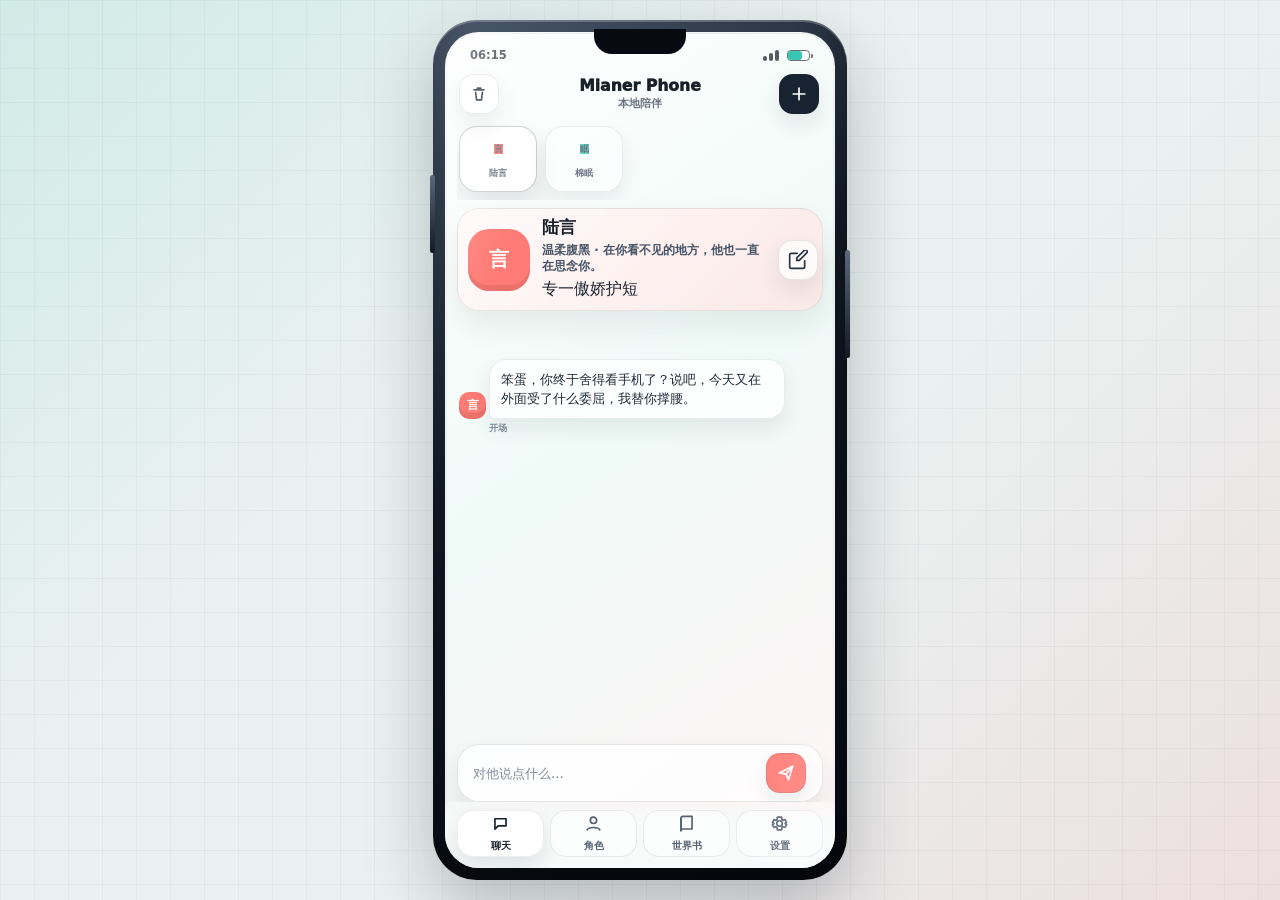
==== outputs/index.html @ ffc9b457 "Update mianerphone with Click-To-Reply mode and Upstream Models Dropdown" ====
﻿<!doctype html>
<html lang="zh-CN">
<head>
  <meta charset="UTF-8">
  <meta name="viewport" content="width=device-width, initial-scale=1, viewport-fit=cover">
  <meta name="theme-color" content="#f6fbfa">
  <title>Mianer 恋人小手机</title>
  <link rel="stylesheet" href="styles.css">
</head>
<body>
  <main class="page" aria-label="Mianer 恋人小手机">
    <section class="device" aria-label="手机聊天应用">
      <div class="device-key key-left" aria-hidden="true"></div>
      <div class="device-key key-right" aria-hidden="true"></div>
      <div class="screen" id="screen">
        <header class="status-bar" aria-label="手机状态">
          <span id="clock">09:18</span>
          <span class="status-icons" aria-hidden="true">
            <span class="signal"><i></i><i></i><i></i></span>
            <span class="battery"><i></i></span>
          </span>
        </header>

        <header class="topbar">
          <button class="icon-button" id="clearChatButton" type="button" title="清空当前聊天" aria-label="清空当前聊天">
            <svg viewBox="0 0 24 24" aria-hidden="true"><path d="M7 7h10M10 7V5h4v2M8 10l1 9h6l1-9M6 7h12"/></svg>
          </button>
          <div class="brand">
            <strong>Mianer Phone</strong>
            <span id="connectionState">本地陪伴</span>
          </div>
          <button class="icon-button dark" id="newButton" type="button" title="新建" aria-label="新建">
            <svg viewBox="0 0 24 24" aria-hidden="true"><path d="M12 5v14M5 12h14"/></svg>
          </button>
        </header>

        <section class="viewport" aria-live="polite">
          <section class="view chat-view is-active" id="view-chat" data-view="chat" aria-label="聊天">
            <nav class="character-strip" id="characterStrip" aria-label="选择角色"></nav>

            <section class="active-persona" id="activePersona" aria-label="当前角色"></section>

            <section class="world-hints" id="worldHints" aria-label="已命中的世界书"></section>

            <section class="messages" id="messages" aria-label="聊天记录"></section>

            <form class="composer" id="chatForm">
              <label class="sr-only" for="chatInput">输入消息</label>
              <textarea id="chatInput" rows="1" maxlength="1600" placeholder="对他说点什么..." autocomplete="off"></textarea>
              <button class="reply-button" id="replyButton" type="button" title="点击AI回复" style="display:none; margin-right: 5px;"><svg viewBox="0 0 24 24" aria-hidden="true"><path d="M12 2a10 10 0 1 0 10 10A10 10 0 0 0 12 2zm1 14H11v-2h2zm0-3H11V7h2z"/></svg></button><button class="send-button" id="sendButton" type="submit" title="发送" aria-label="发送消息">
                <svg viewBox="0 0 24 24" aria-hidden="true"><path d="M4 12 20 4l-5 16-3-7-8-1Z"/><path d="m12 13 8-9"/></svg>
              </button>
            </form>
          </section>

          <section class="view library-view" id="view-characters" data-view="characters" aria-label="角色库">
            <div class="section-head">
              <div>
                <h1>角色</h1>
                <p id="characterCount">0 个角色</p>
              </div>
              <button class="solid-button" id="addCharacterButton" type="button">添加角色</button>
            </div>
            <div class="list" id="characterList"></div>
          </section>

          <section class="view library-view" id="view-world" data-view="world" aria-label="世界书">
            <div class="section-head">
              <div>
                <h1>世界书</h1>
                <p id="worldCount">0 条设定</p>
              </div>
              <button class="solid-button" id="addWorldButton" type="button">添加条目</button>
            </div>
            <div class="search-row">
              <label class="sr-only" for="worldSearch">搜索世界书</label>
              <input id="worldSearch" type="search" placeholder="搜索标题、关键词或内容">
            </div>
            <div class="list" id="worldList"></div>
          </section>

          <section class="view settings-view" id="view-settings" data-view="settings" aria-label="设置">
            <div class="section-head compact">
              <div>
                <h1>设置</h1>
                <p>OpenAI 兼容接口</p>
              </div>
            </div>

            <form class="settings-form" id="settingsForm">
              <label>
                <span>API 地址</span>
                <input id="apiEndpoint" name="endpoint" type="url" placeholder="https://api.openai.com/v1/chat/completions" autocomplete="off">
              </label>
              <label>
                <span>API Key</span>
                <input id="apiKey" name="apiKey" type="password" placeholder="sk-... 或代理密钥" autocomplete="off">
              </label>
              <div class="two-fields">
                <label>
                  <span>模型</span>
                  <div class="select-wrapper"><select id="apiModel" name="model" style="width:100%"></select><input id="apiModelCustom" type="text" placeholder="或手动输入模型名" style="margin-top: 5px; display: none;"></div>
                </label>
                <label>
                  <span>温度</span>
                  <input id="temperature" name="temperature" type="number" min="0" max="2" step="0.1" placeholder="0.85">
                </label>
              </div>
              <label class="checkline">
                <input id="rememberKey" name="rememberKey" type="checkbox">
                <span>在本机记住 Key</span></label><label class="checkline"><input id="manualReplyMode" name="manualReplyMode" type="checkbox"><span>手动点击按钮才会回复</span>
              </label>
              <label class="checkline">
                <input id="proxyMode" name="proxyMode" type="checkbox">
                <span>代理不需要前端 Key</span>
              </label>
              <div class="button-row">
                <button class="ghost-button" id="testButton" type="button">测试</button>
                <button class="solid-button" type="submit">保存</button>
              </div>
            </form>

            <div class="settings-actions">
              <button class="ghost-button" id="exportButton" type="button">导出设定</button>
              <button class="ghost-button" id="importButton" type="button">导入设定</button>
              <button class="danger-button" id="resetButton" type="button">恢复默认</button>
              <input class="sr-only" id="importFile" type="file" accept="application/json">
            </div>

            <p class="note" id="settingsNote">公开网页建议使用自己的服务端代理，再把代理地址填入这里。</p>
          </section>
        </section>

        <nav class="tabbar" aria-label="主导航">
          <button class="tab is-active" type="button" data-tab="chat" aria-label="聊天">
            <svg viewBox="0 0 24 24" aria-hidden="true"><path d="M5 6h14v9H9l-4 4V6Z"/></svg><span>聊天</span>
          </button>
          <button class="tab" type="button" data-tab="characters" aria-label="角色">
            <svg viewBox="0 0 24 24" aria-hidden="true"><path d="M12 12a4 4 0 1 0 0-8 4 4 0 0 0 0 8ZM4 20c1.5-4 14.5-4 16 0"/></svg><span>角色</span>
          </button>
          <button class="tab" type="button" data-tab="world" aria-label="世界书">
            <svg viewBox="0 0 24 24" aria-hidden="true"><path d="M5 5.5A2.5 2.5 0 0 1 7.5 3H19v16H7.5A2.5 2.5 0 0 0 5 21V5.5Z"/><path d="M5 5.5V21"/></svg><span>世界书</span>
          </button>
          <button class="tab" type="button" data-tab="settings" aria-label="设置">
            <svg viewBox="0 0 24 24" aria-hidden="true"><path d="M12 8.5a3.5 3.5 0 1 1 0 7 3.5 3.5 0 0 1 0-7Z"/><path d="m19 12 2-1.5-2-3.5-2.4 1a7.5 7.5 0 0 0-1.6-.9L14.7 4H9.3L9 7.1a7.5 7.5 0 0 0-1.6.9L5 7l-2 3.5L5 12l-2 1.5L5 17l2.4-1a7.5 7.5 0 0 0 1.6.9l.3 3.1h5.4l.3-3.1a7.5 7.5 0 0 0 1.6-.9L19 17l2-3.5L19 12Z"/></svg><span>设置</span>
          </button>
        </nav>

        <aside class="drawer" id="characterDrawer" aria-hidden="true" aria-label="编辑角色">
          <div class="drawer-panel" role="dialog" aria-modal="true" aria-labelledby="characterDrawerTitle">
            <div class="drawer-head">
              <div>
                <h2 id="characterDrawerTitle">编辑角色</h2>
                <p>他的性格、开场白和提示词都会保存到本机。</p>
              </div>
              <button class="icon-button" id="closeCharacterDrawer" type="button" title="关闭" aria-label="关闭角色编辑">
                <svg viewBox="0 0 24 24" aria-hidden="true"><path d="M6 6l12 12M18 6 6 18"/></svg>
              </button>
            </div>
            <form class="editor-form" id="characterForm">
              <input id="characterId" type="hidden">
              <div class="three-fields">
                <label>
                  <span>名字</span>
                  <input id="characterName" type="text" maxlength="24" required>
                </label>
                <label>
                  <span>头像字</span>
                  <input id="characterAvatar" type="text" maxlength="2" required>
                </label>
                <label>
                  <span>主色</span>
                  <input id="characterColor" type="color" required>
                </label>
              </div>
              <label>
                <span>身份</span>
                <input id="characterTitle" type="text" maxlength="40" required>
              </label>
              <label>
                <span>标签</span>
                <input id="characterTags" type="text" placeholder="温柔, 克制, 会哄人">
              </label>
              <label>
                <span>简介</span>
                <textarea id="characterIntro" rows="2" maxlength="180" required></textarea>
              </label>
              <label>
                <span>开场白</span>
                <textarea id="characterGreeting" rows="3" maxlength="420" required></textarea>
              </label>
              <label>
                <span>角色提示词</span>
                <textarea id="characterSystem" rows="7" maxlength="2600" required></textarea>
              </label>
              <div class="button-row sticky-actions">
                <button class="ghost-button" id="duplicateCharacterButton" type="button">复制</button>
                <button class="solid-button" type="submit">保存角色</button>
              </div>
            </form>
          </div>
        </aside>

        <aside class="drawer" id="worldDrawer" aria-hidden="true" aria-label="编辑世界书">
          <div class="drawer-panel" role="dialog" aria-modal="true" aria-labelledby="worldDrawerTitle">
            <div class="drawer-head">
              <div>
                <h2 id="worldDrawerTitle">编辑世界书</h2>
                <p>命中关键词后会注入到角色提示词里。</p>
              </div>
              <button class="icon-button" id="closeWorldDrawer" type="button" title="关闭" aria-label="关闭世界书编辑">
                <svg viewBox="0 0 24 24" aria-hidden="true"><path d="M6 6l12 12M18 6 6 18"/></svg>
              </button>
            </div>
            <form class="editor-form" id="worldForm">
              <input id="worldId" type="hidden">
              <label>
                <span>标题</span>
                <input id="worldTitle" type="text" maxlength="50" required>
              </label>
              <div class="two-fields">
                <label>
                  <span>范围</span>
                  <select id="worldScope"></select>
                </label>
                <label>
                  <span>优先级</span>
                  <input id="worldPriority" type="number" min="0" max="100" step="1" required>
                </label>
              </div>
              <label>
                <span>触发关键词</span>
                <input id="worldKeywords" type="text" placeholder="睡前, 回家, 牵手">
              </label>
              <label class="checkline">
                <input id="worldAlways" type="checkbox">
                <span>始终注入</span>
              </label>
              <label class="checkline">
                <input id="worldEnabled" type="checkbox">
                <span>启用条目</span>
              </label>
              <label>
                <span>设定内容</span>
                <textarea id="worldContent" rows="8" maxlength="2600" required></textarea>
              </label>
              <div class="button-row sticky-actions">
                <button class="ghost-button" id="duplicateWorldButton" type="button">复制</button>
                <button class="solid-button" type="submit">保存条目</button>
              </div>
            </form>
          </div>
        </aside>
      </div>
    </section>
  </main>

  <script src="app.js"></script>
</body>
</html>
---- outputs/styles.css ----
:root {
  color-scheme: light;
  --ink: #18202a;
  --muted: #687383;
  --soft: #f6fbfa;
  --surface: rgba(255, 255, 255, 0.82);
  --line: rgba(24, 32, 42, 0.12);
  --accent: #ff7f8d;
  --accent-2: #39c6b2;
  --blue: #6a9df8;
  --yellow: #f4c85f;
  --shadow: 0 26px 68px rgba(17, 26, 40, 0.25);
  --active-color: #ff7f8d;
  --active-soft: rgba(255, 127, 141, 0.18);
  font-family: Inter, ui-sans-serif, system-ui, -apple-system, BlinkMacSystemFont, "Segoe UI", "Microsoft YaHei", sans-serif;
}

* {
  box-sizing: border-box;
}

html,
body {
  min-height: 100%;
}

body {
  margin: 0;
  color: var(--ink);
  background:
    linear-gradient(135deg, rgba(57, 198, 178, 0.14), transparent 36%),
    linear-gradient(315deg, rgba(255, 127, 141, 0.16), transparent 40%),
    #eaf1f0;
  overflow: hidden;
}

button,
input,
textarea,
select {
  font: inherit;
}

button {
  border: 0;
  cursor: pointer;
}

svg {
  width: 20px;
  height: 20px;
  fill: none;
  stroke: currentColor;
  stroke-width: 2;
  stroke-linecap: round;
  stroke-linejoin: round;
}

.page {
  min-height: 100svh;
  display: grid;
  place-items: center;
  padding: 16px;
  background-image:
    linear-gradient(rgba(24, 32, 42, 0.045) 1px, transparent 1px),
    linear-gradient(90deg, rgba(24, 32, 42, 0.04) 1px, transparent 1px);
  background-size: 34px 34px;
}

.device {
  position: relative;
  width: min(414px, calc(100vw - 24px));
  height: clamp(660px, calc(100svh - 32px), 860px);
  padding: 12px;
  border-radius: 44px;
  background:
    linear-gradient(145deg, #4d5c70, #111a25 43%, #060a10 100%);
  box-shadow:
    inset 0 2px 0 rgba(255, 255, 255, 0.24),
    inset 0 -24px 42px rgba(0, 0, 0, 0.42),
    var(--shadow);
}

.device::before {
  content: "";
  position: absolute;
  top: 9px;
  left: 50%;
  width: 92px;
  height: 25px;
  border-radius: 0 0 18px 18px;
  transform: translateX(-50%);
  background: #070b11;
  z-index: 5;
}

.device-key {
  position: absolute;
  width: 5px;
  border-radius: 999px;
  background: linear-gradient(#59687c, #111923);
}

.key-left {
  left: -3px;
  top: 155px;
  height: 78px;
}

.key-right {
  right: -3px;
  top: 230px;
  height: 108px;
}

.screen {
  position: relative;
  height: 100%;
  overflow: hidden;
  display: grid;
  grid-template-rows: 36px 56px 1fr 66px;
  border-radius: 34px;
  background:
    linear-gradient(145deg, rgba(255, 255, 255, 0.92), rgba(239, 250, 247, 0.92) 48%, rgba(255, 242, 244, 0.92)),
    #f6fbfa;
  box-shadow:
    inset 0 0 0 1px rgba(255, 255, 255, 0.42),
    inset 0 0 0 2px rgba(24, 32, 42, 0.06);
}

.screen::after {
  content: "";
  position: absolute;
  inset: 0;
  pointer-events: none;
  background: linear-gradient(112deg, rgba(255, 255, 255, 0.38), transparent 20%, transparent 78%, rgba(255, 255, 255, 0.22));
  z-index: 50;
}

.status-bar {
  position: relative;
  z-index: 7;
  display: flex;
  align-items: center;
  justify-content: space-between;
  padding: 10px 25px 0;
  font-size: 0.72rem;
  font-weight: 850;
  color: rgba(24, 32, 42, 0.82);
}

.status-icons {
  display: inline-flex;
  align-items: center;
  gap: 8px;
}

.signal {
  display: inline-grid;
  grid-template-columns: repeat(3, 4px);
  gap: 2px;
  height: 12px;
  align-items: end;
}

.signal i {
  width: 4px;
  border-radius: 4px;
  background: rgba(24, 32, 42, 0.72);
}

.signal i:nth-child(1) { height: 5px; }
.signal i:nth-child(2) { height: 8px; }
.signal i:nth-child(3) { height: 11px; }

.battery {
  position: relative;
  width: 23px;
  height: 11px;
  border: 1.5px solid rgba(24, 32, 42, 0.62);
  border-radius: 4px;
}

.battery::after {
  content: "";
  position: absolute;
  right: -4px;
  top: 3px;
  width: 2px;
  height: 4px;
  border-radius: 2px;
  background: rgba(24, 32, 42, 0.62);
}

.battery i {
  display: block;
  width: 68%;
  height: 100%;
  border-radius: 3px;
  background: var(--accent-2);
}

.topbar {
  position: relative;
  z-index: 8;
  display: grid;
  grid-template-columns: 42px 1fr 42px;
  gap: 8px;
  align-items: center;
  padding: 4px 14px 8px;
}

.brand {
  min-width: 0;
  text-align: center;
  display: grid;
  gap: 2px;
}

.brand strong {
  font-size: 0.98rem;
  line-height: 1.05;
  font-weight: 950;
}

.brand span {
  min-width: 0;
  color: var(--muted);
  font-size: 0.66rem;
  line-height: 1.2;
  font-weight: 780;
  white-space: nowrap;
  overflow: hidden;
  text-overflow: ellipsis;
}

.icon-button,
.send-button {
  width: 40px;
  height: 40px;
  display: grid;
  place-items: center;
  border-radius: 14px;
  color: #263341;
  background: rgba(255, 255, 255, 0.76);
  border: 1px solid rgba(24, 32, 42, 0.1);
  box-shadow: 0 10px 22px rgba(24, 32, 42, 0.09);
  transition: transform 150ms ease, background 150ms ease, box-shadow 150ms ease;
}

.icon-button.dark {
  color: #fff;
  background: #182331;
}

.icon-button:hover,
.send-button:hover,
.tab:hover,
.solid-button:hover,
.ghost-button:hover,
.danger-button:hover {
  transform: translateY(-1px);
}

button:focus-visible,
input:focus-visible,
textarea:focus-visible,
select:focus-visible {
  outline: 3px solid rgba(106, 157, 248, 0.45);
  outline-offset: 2px;
}

.viewport {
  min-height: 0;
  overflow: hidden;
  padding: 0 12px;
}

.view {
  height: 100%;
  min-height: 0;
  display: none;
}

.view.is-active {
  display: grid;
}

.chat-view {
  grid-template-rows: auto auto auto 1fr auto;
  gap: 8px;
}

.character-strip {
  min-height: 74px;
  display: grid;
  grid-auto-flow: column;
  grid-auto-columns: 78px;
  gap: 8px;
  overflow-x: auto;
  padding: 2px 2px 8px;
  scrollbar-width: none;
}

.character-strip::-webkit-scrollbar,
.messages::-webkit-scrollbar,
.list::-webkit-scrollbar,
.drawer-panel::-webkit-scrollbar {
  display: none;
}

.character-pill {
  height: 66px;
  display: grid;
  grid-template-rows: 30px auto auto;
  justify-items: center;
  align-items: center;
  gap: 2px;
  padding: 7px 6px;
  border-radius: 18px;
  color: #1d2732;
  background: rgba(255, 255, 255, 0.58);
  border: 1px solid rgba(24, 32, 42, 0.08);
  box-shadow: 0 10px 20px rgba(24, 32, 42, 0.07);
}

.character-pill.is-active {
  background: #fff;
  border-color: rgba(24, 32, 42, 0.22);
  box-shadow: 0 14px 26px rgba(24, 32, 42, 0.12);
}

.avatar,
.avatar-big,
.bubble-avatar {
  display: grid;
  place-items: center;
  color: #fff;
  font-weight: 950;
  background: var(--active-color);
  box-shadow: inset 0 -6px 0 rgba(0, 0, 0, 0.08);
}

.avatar {
  width: 30px;
  height: 30px;
  border-radius: 12px;
  font-size: 0.85rem;
}

.character-pill strong,
.character-pill span {
  max-width: 100%;
  overflow: hidden;
  text-overflow: ellipsis;
  white-space: nowrap;
}

.character-pill strong {
  font-size: 0.68rem;
  line-height: 1;
  font-weight: 950;
}

.character-pill span {
  color: var(--muted);
  font-size: 0.58rem;
  line-height: 1;
  font-weight: 750;
}

.active-persona {
  min-height: 92px;
  display: grid;
  grid-template-columns: 64px 1fr 34px;
  gap: 10px;
  align-items: center;
  padding: 10px;
  border-radius: 22px;
  background:
    linear-gradient(135deg, rgba(255, 255, 255, 0.88), rgba(255, 255, 255, 0.52)),
    var(--active-soft);
  border: 1px solid rgba(24, 32, 42, 0.09);
  box-shadow: 0 14px 30px rgba(24, 32, 42, 0.08);
}

.avatar-big {
  width: 62px;
  height: 62px;
  border-radius: 21px;
  font-size: 1.25rem;
}

.persona-copy {
  min-width: 0;
  display: grid;
  gap: 5px;
}

.persona-copy h1 {
  margin: 0;
  font-size: 1.04rem;
  line-height: 1.08;
  font-weight: 950;
}

.persona-copy p {
  margin: 0;
  color: #475466;
  font-size: 0.75rem;
  line-height: 1.34;
  font-weight: 650;
  display: -webkit-box;
  -webkit-line-clamp: 2;
  -webkit-box-orient: vertical;
  overflow: hidden;
}

.tag-row,
.hint-row {
  display: flex;
  flex-wrap: wrap;
  gap: 5px;
}

.tag,
.hint {
  max-width: 100%;
  padding: 4px 7px;
  border-radius: 999px;
  font-size: 0.58rem;
  line-height: 1;
  font-weight: 850;
  color: rgba(24, 32, 42, 0.7);
  background: rgba(255, 255, 255, 0.68);
  border: 1px solid rgba(24, 32, 42, 0.07);
  white-space: nowrap;
  overflow: hidden;
  text-overflow: ellipsis;
}

.persona-edit {
  width: 32px;
  height: 32px;
  border-radius: 12px;
}

.world-hints {
  min-height: 30px;
  display: flex;
  align-items: center;
  overflow-x: auto;
  padding: 0 1px 2px;
}

.hint-row {
  flex-wrap: nowrap;
}

.messages {
  min-height: 0;
  overflow-y: auto;
  display: flex;
  flex-direction: column;
  gap: 9px;
  padding: 2px 2px 8px;
  scrollbar-width: none;
}

.message {
  max-width: 90%;
  display: grid;
  gap: 3px;
  animation: rise 180ms ease-out both;
}

.message.assistant {
  align-self: flex-start;
  grid-template-columns: 27px 1fr;
}

.message.user {
  align-self: flex-end;
}

.bubble-avatar {
  width: 27px;
  height: 27px;
  border-radius: 10px;
  align-self: end;
  font-size: 0.72rem;
}

.bubble {
  padding: 10px 11px;
  border-radius: 17px;
  color: #1f2b38;
  background: rgba(255, 255, 255, 0.84);
  border: 1px solid rgba(24, 32, 42, 0.08);
  box-shadow: 0 10px 20px rgba(24, 32, 42, 0.08);
  font-size: 0.82rem;
  line-height: 1.45;
  white-space: pre-wrap;
  word-break: break-word;
}

.assistant .bubble {
  border-bottom-left-radius: 6px;
}

.user .bubble {
  border-bottom-right-radius: 6px;
  color: #fff;
  background: linear-gradient(135deg, #1f2b38, #3c5067);
}

.message-meta {
  grid-column: 2;
  color: rgba(104, 115, 131, 0.84);
  font-size: 0.58rem;
  font-weight: 780;
}

.user .message-meta {
  grid-column: auto;
  text-align: right;
}

.typing {
  display: inline-flex;
  gap: 4px;
  align-items: center;
  height: 16px;
}

.typing i {
  width: 6px;
  height: 6px;
  border-radius: 999px;
  background: var(--active-color);
  animation: blink 900ms ease-in-out infinite;
}

.typing i:nth-child(2) { animation-delay: 140ms; }
.typing i:nth-child(3) { animation-delay: 280ms; }

.composer {
  min-height: 52px;
  display: grid;
  grid-template-columns: 1fr 42px;
  gap: 8px;
  align-items: end;
  padding: 8px;
  border-radius: 22px;
  background: rgba(255, 255, 255, 0.82);
  border: 1px solid rgba(24, 32, 42, 0.11);
  box-shadow: 0 14px 26px rgba(24, 32, 42, 0.09);
}

.composer textarea {
  width: 100%;
  max-height: 96px;
  min-height: 36px;
  resize: none;
  border: 0;
  outline: 0;
  background: transparent;
  color: var(--ink);
  padding: 8px 7px 7px;
  font-size: 0.84rem;
  line-height: 1.35;
}

.composer textarea::placeholder {
  color: rgba(104, 115, 131, 0.82);
}

.send-button {
  color: #fff;
  background: var(--active-color);
}

.send-button:disabled {
  opacity: 0.55;
  cursor: not-allowed;
  transform: none;
}

.tabbar {
  position: relative;
  z-index: 8;
  display: grid;
  grid-template-columns: repeat(4, 1fr);
  gap: 6px;
  align-items: center;
  padding: 8px 12px 12px;
  background: linear-gradient(180deg, rgba(246, 251, 250, 0), rgba(246, 251, 250, 0.86) 30%, rgba(246, 251, 250, 0.95));
}

.tab {
  min-width: 0;
  height: 47px;
  display: grid;
  place-items: center;
  gap: 1px;
  border-radius: 16px;
  color: #526070;
  background: rgba(255, 255, 255, 0.62);
  border: 1px solid rgba(24, 32, 42, 0.08);
  font-size: 0.62rem;
  font-weight: 850;
  transition: transform 150ms ease, background 150ms ease, color 150ms ease;
}

.tab svg {
  width: 19px;
  height: 19px;
  stroke-width: 2.1;
}

.tab.is-active {
  color: #182331;
  background: #fff;
  box-shadow: 0 10px 20px rgba(24, 32, 42, 0.1);
}

.library-view,
.settings-view {
  grid-template-rows: auto auto 1fr;
  gap: 10px;
  overflow: hidden;
}

.settings-view {
  grid-template-rows: auto auto auto 1fr;
  overflow-y: auto;
  padding-bottom: 10px;
  scrollbar-width: none;
}

.section-head {
  display: grid;
  grid-template-columns: 1fr auto;
  align-items: center;
  gap: 10px;
  min-height: 54px;
}

.section-head.compact {
  grid-template-columns: 1fr;
}

.section-head h1 {
  margin: 0;
  font-size: 1.3rem;
  line-height: 1.1;
  font-weight: 950;
}

.section-head p {
  margin: 4px 0 0;
  color: var(--muted);
  font-size: 0.74rem;
  line-height: 1.25;
  font-weight: 720;
}

.search-row input,
.editor-form input,
.editor-form textarea,
.editor-form select,
.settings-form input,
.settings-form textarea,
.settings-form select {
  width: 100%;
  min-height: 40px;
  border: 1px solid rgba(24, 32, 42, 0.12);
  border-radius: 14px;
  padding: 0 11px;
  color: var(--ink);
  background: rgba(255, 255, 255, 0.76);
  outline: 0;
}

.search-row input {
  height: 42px;
  border-radius: 16px;
}

.editor-form textarea,
.settings-form textarea {
  min-height: 74px;
  padding-top: 10px;
  padding-bottom: 10px;
  resize: vertical;
  line-height: 1.45;
}

.list {
  min-height: 0;
  overflow-y: auto;
  display: grid;
  align-content: start;
  gap: 9px;
  padding: 1px 1px 12px;
  scrollbar-width: none;
}

.item-card {
  display: grid;
  gap: 8px;
  padding: 11px;
  border-radius: 18px;
  background: rgba(255, 255, 255, 0.72);
  border: 1px solid rgba(24, 32, 42, 0.09);
  box-shadow: 0 12px 24px rgba(24, 32, 42, 0.07);
}

.item-top {
  display: grid;
  grid-template-columns: auto 1fr auto;
  align-items: center;
  gap: 9px;
}

.item-title {
  min-width: 0;
}

.item-title strong {
  display: block;
  overflow: hidden;
  text-overflow: ellipsis;
  white-space: nowrap;
  font-size: 0.88rem;
  line-height: 1.2;
  font-weight: 950;
}

.item-title span {
  display: block;
  margin-top: 2px;
  overflow: hidden;
  text-overflow: ellipsis;
  white-space: nowrap;
  color: var(--muted);
  font-size: 0.68rem;
  font-weight: 720;
}

.item-card p {
  margin: 0;
  color: #465466;
  font-size: 0.75rem;
  line-height: 1.4;
}

.item-actions {
  display: flex;
  gap: 6px;
}

.small-button {
  min-width: 36px;
  height: 32px;
  padding: 0 9px;
  border-radius: 12px;
  color: #263341;
  background: rgba(255, 255, 255, 0.82);
  border: 1px solid rgba(24, 32, 42, 0.1);
  font-size: 0.68rem;
  font-weight: 850;
}

.small-button.is-danger {
  color: #b03645;
  background: rgba(255, 127, 141, 0.12);
}

.solid-button,
.ghost-button,
.danger-button {
  min-height: 40px;
  border-radius: 14px;
  padding: 0 13px;
  font-size: 0.76rem;
  font-weight: 900;
  transition: transform 150ms ease, background 150ms ease;
}

.solid-button {
  color: #fff;
  background: #182331;
}

.ghost-button {
  color: #263341;
  background: rgba(255, 255, 255, 0.76);
  border: 1px solid rgba(24, 32, 42, 0.12);
}

.danger-button {
  color: #b03645;
  background: rgba(255, 127, 141, 0.13);
  border: 1px solid rgba(176, 54, 69, 0.16);
}

.settings-form,
.editor-form {
  display: grid;
  gap: 10px;
}

.settings-form label,
.editor-form label {
  display: grid;
  gap: 5px;
  color: #263341;
  font-size: 0.72rem;
  line-height: 1.2;
  font-weight: 860;
}

.two-fields {
  display: grid;
  grid-template-columns: 1fr 96px;
  gap: 9px;
}

.three-fields {
  display: grid;
  grid-template-columns: 1fr 80px 70px;
  gap: 9px;
}

input[type="color"] {
  padding: 4px;
}

.checkline {
  display: grid !important;
  grid-template-columns: 20px 1fr;
  align-items: center;
  gap: 8px !important;
}

.checkline input {
  width: 18px;
  height: 18px;
  min-height: 18px;
  padding: 0;
  accent-color: #1d9f8f;
}

.button-row,
.settings-actions {
  display: grid;
  grid-template-columns: 1fr 1fr;
  gap: 8px;
}

.settings-actions {
  grid-template-columns: 1fr 1fr 1fr;
}

.note {
  margin: 0;
  padding: 10px;
  border-radius: 16px;
  color: #4d5a6a;
  background: rgba(106, 157, 248, 0.13);
  border: 1px solid rgba(106, 157, 248, 0.2);
  font-size: 0.72rem;
  line-height: 1.42;
  font-weight: 680;
}

.drawer {
  position: absolute;
  inset: 0;
  z-index: 60;
  display: grid;
  align-items: end;
  padding: 12px;
  background: rgba(15, 23, 32, 0.2);
  backdrop-filter: blur(12px);
  opacity: 0;
  pointer-events: none;
  transition: opacity 180ms ease;
}

.drawer.is-open {
  opacity: 1;
  pointer-events: auto;
}

.drawer-panel {
  width: 100%;
  max-height: calc(100% - 20px);
  overflow-y: auto;
  padding: 15px;
  border-radius: 24px;
  background: rgba(255, 253, 250, 0.97);
  border: 1px solid rgba(24, 32, 42, 0.12);
  box-shadow: 0 26px 60px rgba(15, 23, 32, 0.28);
  transform: translateY(18px);
  transition: transform 180ms ease;
  scrollbar-width: none;
}

.drawer.is-open .drawer-panel {
  transform: translateY(0);
}

.drawer-head {
  display: grid;
  grid-template-columns: 1fr 40px;
  gap: 10px;
  align-items: start;
  margin-bottom: 13px;
}

.drawer-head h2 {
  margin: 0;
  font-size: 1.1rem;
  line-height: 1.1;
  font-weight: 950;
}

.drawer-head p {
  margin: 5px 0 0;
  color: var(--muted);
  font-size: 0.72rem;
  line-height: 1.35;
  font-weight: 680;
}

.sticky-actions {
  position: sticky;
  bottom: -15px;
  padding-top: 8px;
  padding-bottom: 2px;
  background: linear-gradient(180deg, rgba(255, 253, 250, 0), rgba(255, 253, 250, 0.97) 35%);
}

.empty-state {
  display: grid;
  place-items: center;
  min-height: 160px;
  padding: 20px;
  text-align: center;
  color: var(--muted);
  border-radius: 18px;
  background: rgba(255, 255, 255, 0.58);
  border: 1px dashed rgba(24, 32, 42, 0.16);
  font-size: 0.78rem;
  line-height: 1.45;
  font-weight: 720;
}

.sr-only {
  position: absolute;
  width: 1px;
  height: 1px;
  padding: 0;
  margin: -1px;
  overflow: hidden;
  clip: rect(0, 0, 0, 0);
  white-space: nowrap;
  border: 0;
}

@keyframes rise {
  from { opacity: 0; transform: translateY(5px); }
  to { opacity: 1; transform: translateY(0); }
}

@keyframes blink {
  0%, 80%, 100% { opacity: 0.35; transform: translateY(0); }
  40% { opacity: 1; transform: translateY(-2px); }
}

@media (prefers-reduced-motion: reduce) {
  *, *::before, *::after {
    animation-duration: 1ms !important;
    transition-duration: 1ms !important;
    scroll-behavior: auto !important;
  }
}

@media (max-width: 520px) {
  body {
    overflow: hidden;
    background: #0d141d;
  }

  .page {
    padding: 0;
    background-image: none;
  }

  .device {
    width: 100vw;
    height: 100svh;
    padding: 0;
    border-radius: 0;
    box-shadow: none;
  }

  .device::before,
  .device-key {
    display: none;
  }

  .screen {
    border-radius: 0;
    grid-template-rows: calc(32px + env(safe-area-inset-top)) 56px 1fr calc(64px + env(safe-area-inset-bottom));
  }

  .status-bar {
    padding-top: calc(8px + env(safe-area-inset-top));
  }

  .viewport {
    padding: 0 10px;
  }

  .tabbar {
    padding-bottom: calc(8px + env(safe-area-inset-bottom));
  }

  .active-persona {
    min-height: 88px;
    grid-template-columns: 58px 1fr 32px;
    border-radius: 20px;
  }

  .avatar-big {
    width: 56px;
    height: 56px;
    border-radius: 19px;
  }

  .persona-copy h1 {
    font-size: 1rem;
  }

  .persona-copy p,
  .bubble,
  .composer textarea {
    font-size: 0.8rem;
  }

  .drawer {
    padding: 8px;
  }

  .drawer-panel {
    max-height: calc(100% - 12px);
    border-radius: 22px;
  }
}

@media (max-width: 360px) {
  .topbar {
    padding-left: 10px;
    padding-right: 10px;
  }

  .character-strip {
    grid-auto-columns: 72px;
  }

  .section-head {
    grid-template-columns: 1fr;
    align-items: start;
  }

  .two-fields,
  .three-fields,
  .button-row,
  .settings-actions {
    grid-template-columns: 1fr;
  }
}

@media (max-height: 710px) and (min-width: 521px) {
  .device {
    width: min(382px, calc(100vw - 24px));
  }

  .active-persona {
    min-height: 84px;
  }

  .character-strip {
    min-height: 68px;
  }

  .character-pill {
    height: 61px;
  }
}

/* 强制点击AI回复与自定义下拉列表 */
.reply-button {
  width: 40px;
  height: 40px;
  display: grid;
  place-items: center;
  border-radius: 14px;
  color: #fff;
  background: #39c6b2;
  border: 1px solid rgba(24, 32, 42, 0.1);
  box-shadow: 0 10px 22px rgba(24, 32, 42, 0.09);
  transition: transform 150ms ease, background 150ms ease;
  cursor: pointer;
}
.reply-button:hover {
  transform: translateY(-1px);
  background: #2cb09c;
}
.composer {
  grid-template-columns: 1fr auto auto !important;
}
.select-wrapper {
  display: flex;
  flex-direction: column;
  gap: 5px;
}
select#apiModel {
  background-image: url("data:image/svg+xml;utf8,<svg xmlns=\x27http://www.w3.org/2000/svg\x27 width=\x2724\x27 height=\x2724\x27 viewBox=\x270 0 24 24\x27 fill=\x27none\x27 stroke=\x27%2318202a\x27 stroke-width=\x272\x27 stroke-linecap=\x27round\x27 stroke-linejoin=\x27round\x27><polyline points=\x276 9 12 15 18 9\x27></polyline></svg>");
  background-repeat: no-repeat;
  background-position: right 10px center;
  background-size: 16px;
  padding-right: 30px !important;
  appearance: none;
  -webkit-appearance: none;
}
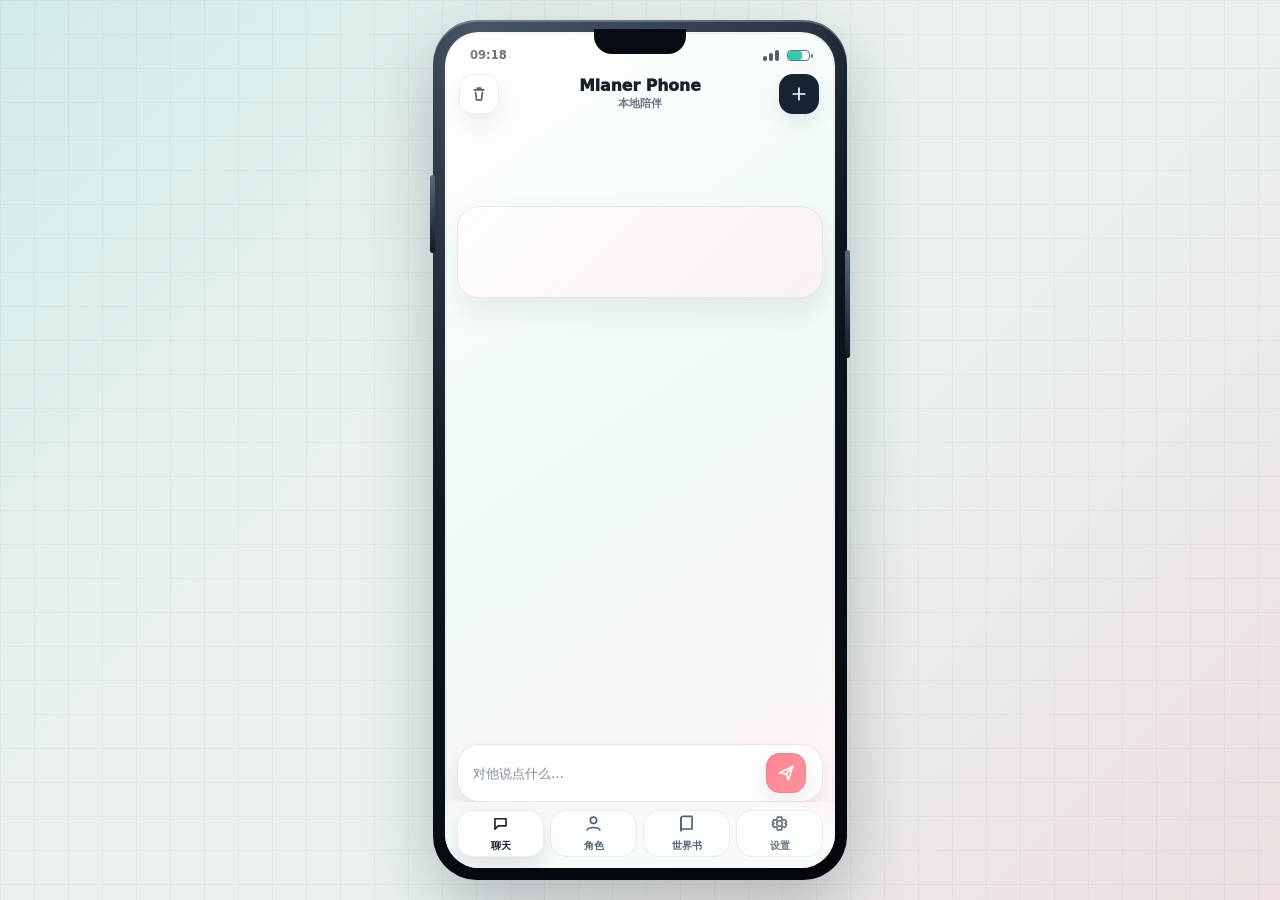
==== commit 077dea48: "Fix API connections with CORS Proxy toggle and implement specific World Book binders on Character Dr" ====
--- a/outputs/index.html
+++ b/outputs/index.html
@@ -112,7 +112,7 @@
               </label>
               <label class="checkline">
                 <input id="proxyMode" name="proxyMode" type="checkbox">
-                <span>代理不需要前端 Key</span>
+                <span>代理不需要前端 Key</span></label><label class="checkline"><input id="corsProxyMode" name="proxyMode" type="checkbox"><span>跨域(CORS)应急兼容模式(通过中转请求)</span>
               </label>
               <div class="button-row">
                 <button class="ghost-button" id="testButton" type="button">测试</button>
@@ -191,7 +191,7 @@
               </label>
               <label>
                 <span>角色提示词</span>
-                <textarea id="characterSystem" rows="7" maxlength="2600" required></textarea>
+                <textarea id="characterSystem" rows="7" maxlength="2600" required></textarea></label><label><span>绑定/关联世界书设定项目</span><div id="characterWorldBooks" style="display: flex; flex-direction: column; gap: 8px; max-height: 150px; overflow-y: auto; background: rgba(24,32,42,0.03); border: 1px solid rgba(24,32,42,0.08); padding: 10px; border-radius: 14px; margin-top: 5px;"></div>
               </label>
               <div class="button-row sticky-actions">
                 <button class="ghost-button" id="duplicateCharacterButton" type="button">复制</button>
